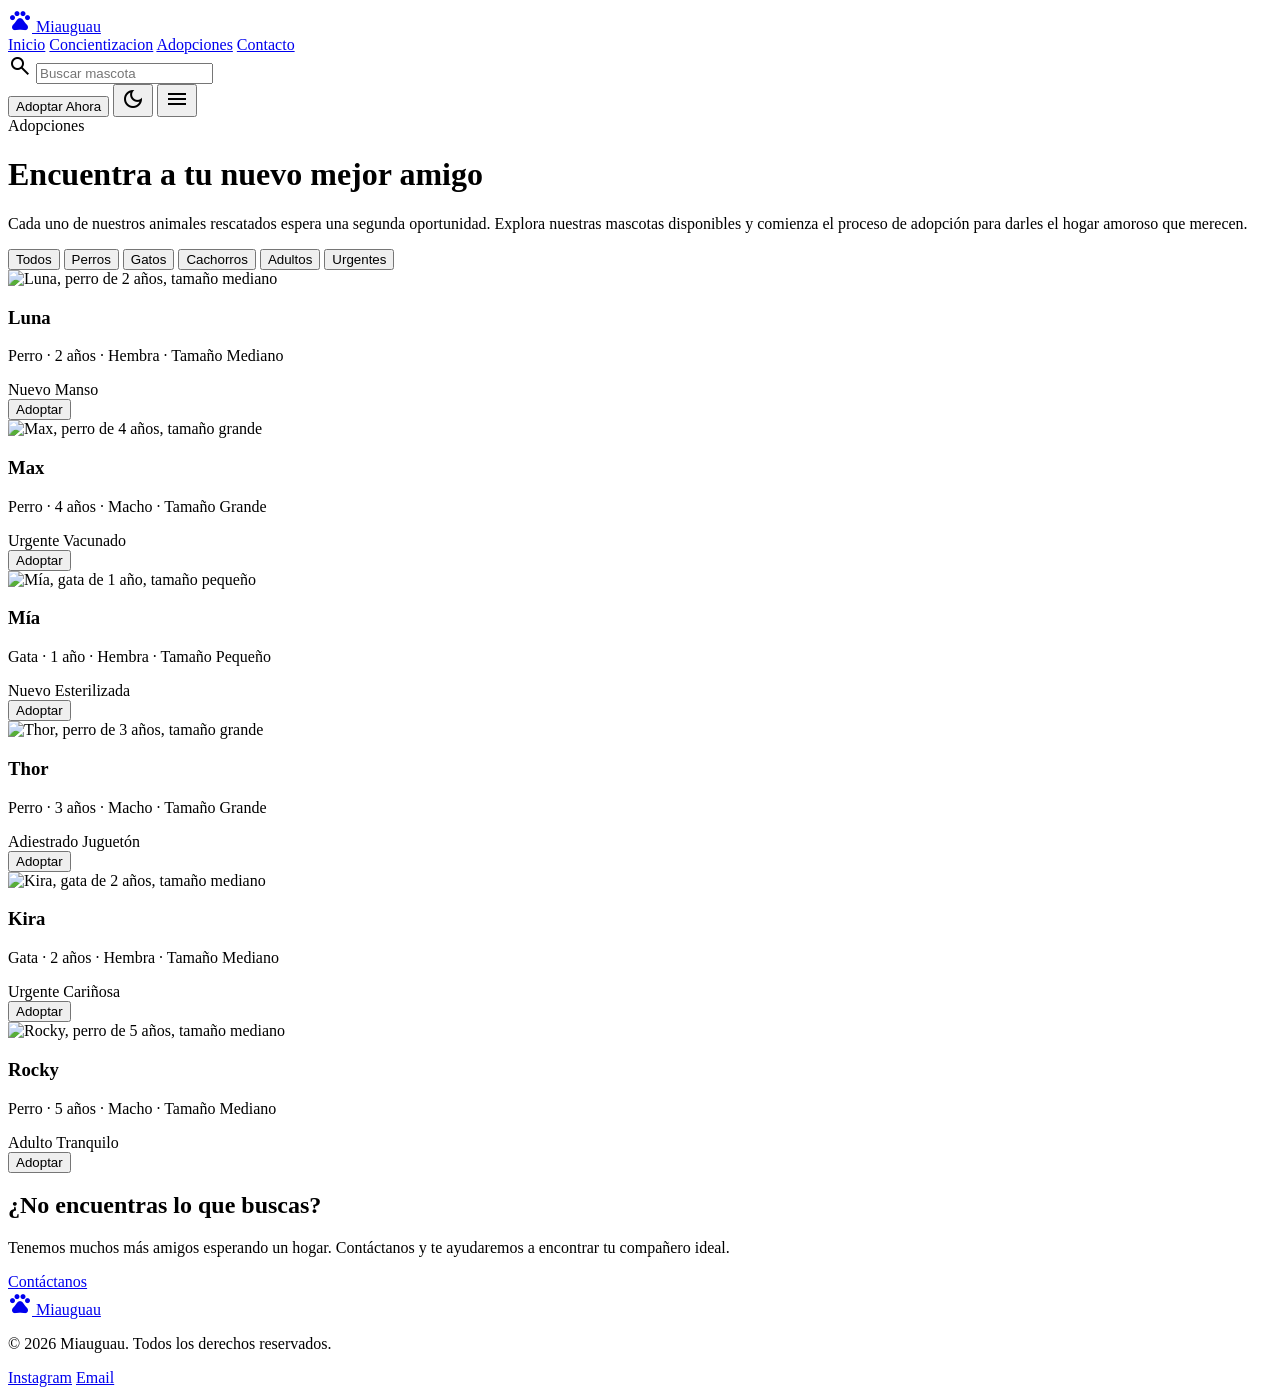
==== adoptar.html @ fd5d9a31 "Add files via upload" ====
<!DOCTYPE html>
<html class="light" lang="es">
<head>
  <meta charset="utf-8" />
  <meta name="viewport" content="width=device-width, initial-scale=1.0" />
  <title>Adopciones | Miauguau Pet Rescue</title>
  <link rel="preconnect" href="https://fonts.googleapis.com">
  <link rel="preconnect" href="https://fonts.gstatic.com" crossorigin>
  <link href="https://fonts.googleapis.com/css2?family=Plus+Jakarta+Sans:wght@600;700&family=Work+Sans:wght@400;600&display=swap" rel="stylesheet">
  <link href="https://fonts.googleapis.com/css2?family=Material+Symbols+Outlined:wght,FILL@100..700,0..1&display=swap" rel="stylesheet">
  <link rel="stylesheet" href="estilos/estilo.css">
  <link rel="stylesheet" href="estilos/estilo_adoptar.css">
  <link rel="stylesheet" href="estilos/estilo_chatbot.css">
</head>
<body>

  <!-- TopNavBar - Same as index.html -->
  <header class="top-navbar">
    <div class="navbar-inner">
      <a class="logo" href="index.html">
        <span class="material-symbols-outlined" style="font-variation-settings: 'FILL' 1;">pets</span>
        Miauguau
      </a>

      <nav class="desktop-nav">
        <a class="nav-link" href="index.html">Inicio</a>
        <a class="nav-link" href="concientizar.html">Concientizacion</a>
        <a class="nav-link nav-link--active" href="adoptar.html">Adopciones</a>
        <a class="nav-link" href="contacto.html">Contacto</a>
      </nav>

      <div class="search-bar">
        <span class="material-symbols-outlined search-icon">search</span>
        <input type="text" placeholder="Buscar mascota" class="search-input">
      </div>

      <button class="btn-adopt-nav">
        Adoptar Ahora
      </button>

      <button class="dark-mode-toggle" aria-label="Cambiar modo oscuro">
        <span class="material-symbols-outlined">dark_mode</span>
      </button>

      <button class="mobile-menu-btn">
        <span class="material-symbols-outlined">menu</span>
      </button>
    </div>
  </header>

  <!-- Main Content - Adoptions Page -->
  <main class="main-content">
    <div class="page-container">

      <!-- Section Header -->
      <div class="section-header reveal">
        <span class="badge">Adopciones</span>
        <h1 class="section-title">Encuentra a tu nuevo mejor amigo</h1>
        <p class="section-description">Cada uno de nuestros animales rescatados espera una segunda oportunidad. Explora nuestras mascotas disponibles y comienza el proceso de adopción para darles el hogar amoroso que merecen.</p>
      </div>

      <!-- Filter Bar -->
      <div class="filter-bar reveal reveal--delay-1">
        <button class="filter-chip filter-chip--active">Todos</button>
        <button class="filter-chip">Perros</button>
        <button class="filter-chip">Gatos</button>
        <button class="filter-chip">Cachorros</button>
        <button class="filter-chip">Adultos</button>
        <button class="filter-chip">Urgentes</button>
      </div>

      <!-- Pet Cards Grid -->
      <div class="info-grid">

        <!-- Pet Card 1: Luna -->
        <div class="pet-card reveal">
          <img
            alt="Luna, perro de 2 años, tamaño mediano"
            class="pet-card__image"
            src="https://lh3.googleusercontent.com/aida-public/AB6AXuBhgKRcJ1xU7n9vhDFVDnVvXhKp_FHB1bJ1XLJIKoK7GMNXvDY9hGZ-Pi7v4S6qxBN5HOZ_3IrP2U2fnuE_Qfmf0_D6Dh0DcAw6z_NjOqzx9K8lmTD1AiO5GggwwFM4E8KXRV_Yhqjz_o-LVmEMPGsx9w5KBNxz5rIvFcFMCqXBBPoc1Ab"
          >
          <div class="pet-card__body">
            <h3 class="pet-card__name">Luna</h3>
            <p class="pet-card__info">Perro &middot; 2 años &middot; Hembra &middot; Tamaño Mediano</p>
            <div class="pet-card__tags">
              <span class="pet-card__tag pet-card__tag--new">Nuevo</span>
              <span class="pet-card__tag">Manso</span>
            </div>
            <button class="pet-card__adopt-btn">Adoptar</button>
          </div>
        </div>

        <!-- Pet Card 2: Max -->
        <div class="pet-card reveal reveal--delay-1">
          <img
            alt="Max, perro de 4 años, tamaño grande"
            class="pet-card__image"
            src="https://lh3.googleusercontent.com/aida-public/AB6AXuB7FZ5cq_3gGy4OQ1H0I1Lh4oBbkpFG1zZg9qfDCm3kZLA1b0JzMNMmRxgVbT1S5gTgZ5q_0wZGOFUHsK4IF3BXxC7qwJJ0E7Px3K2U1h2AJnFcAyP9FNqNgKHxRp9nH8Ix0zFGwMF2LMWOHVIaiHdYyQQrKHCbsq_3"
          >
          <div class="pet-card__body">
            <h3 class="pet-card__name">Max</h3>
            <p class="pet-card__info">Perro &middot; 4 años &middot; Macho &middot; Tamaño Grande</p>
            <div class="pet-card__tags">
              <span class="pet-card__tag pet-card__tag--urgent">Urgente</span>
              <span class="pet-card__tag">Vacunado</span>
            </div>
            <button class="pet-card__adopt-btn">Adoptar</button>
          </div>
        </div>

        <!-- Pet Card 3: Mía -->
        <div class="pet-card reveal reveal--delay-2">
          <img
            alt="Mía, gata de 1 año, tamaño pequeño"
            class="pet-card__image"
            src="https://lh3.googleusercontent.com/aida-public/AB6AXuC0FxGVDi_VqZ6VZQBB5lGO3PnXRq1hIu4jNdER2x2O0MNlU3p1u_vB6uJCNyTJjWsrHOGmTzxQkNYrY2uyY_jgHNAvJXOtIYtO8QOMR6TRVyNMn0gMq2UoLBqWmnOmOyODQbB1zAi_FKIjsYIlV7XqZ8FBSpS8q7G"
          >
          <div class="pet-card__body">
            <h3 class="pet-card__name">Mía</h3>
            <p class="pet-card__info">Gata &middot; 1 año &middot; Hembra &middot; Tamaño Pequeño</p>
            <div class="pet-card__tags">
              <span class="pet-card__tag pet-card__tag--new">Nuevo</span>
              <span class="pet-card__tag">Esterilizada</span>
            </div>
            <button class="pet-card__adopt-btn">Adoptar</button>
          </div>
        </div>

        <!-- Pet Card 4: Thor -->
        <div class="pet-card reveal">
          <img
            alt="Thor, perro de 3 años, tamaño grande"
            class="pet-card__image"
            src="https://lh3.googleusercontent.com/aida-public/[base64]"
          >
          <div class="pet-card__body">
            <h3 class="pet-card__name">Thor</h3>
            <p class="pet-card__info">Perro &middot; 3 años &middot; Macho &middot; Tamaño Grande</p>
            <div class="pet-card__tags">
              <span class="pet-card__tag">Adiestrado</span>
              <span class="pet-card__tag">Juguetón</span>
            </div>
            <button class="pet-card__adopt-btn">Adoptar</button>
          </div>
        </div>

        <!-- Pet Card 5: Kira -->
        <div class="pet-card reveal reveal--delay-1">
          <img
            alt="Kira, gata de 2 años, tamaño mediano"
            class="pet-card__image"
            src="https://lh3.googleusercontent.com/aida-public/[base64]"
          >
          <div class="pet-card__body">
            <h3 class="pet-card__name">Kira</h3>
            <p class="pet-card__info">Gata &middot; 2 años &middot; Hembra &middot; Tamaño Mediano</p>
            <div class="pet-card__tags">
              <span class="pet-card__tag pet-card__tag--urgent">Urgente</span>
              <span class="pet-card__tag">Cariñosa</span>
            </div>
            <button class="pet-card__adopt-btn">Adoptar</button>
          </div>
        </div>

        <!-- Pet Card 6: Rocky -->
        <div class="pet-card reveal reveal--delay-2">
          <img
            alt="Rocky, perro de 5 años, tamaño mediano"
            class="pet-card__image"
            src="https://lh3.googleusercontent.com/aida-public/[base64]"
          >
          <div class="pet-card__body">
            <h3 class="pet-card__name">Rocky</h3>
            <p class="pet-card__info">Perro &middot; 5 años &middot; Macho &middot; Tamaño Mediano</p>
            <div class="pet-card__tags">
              <span class="pet-card__tag">Adulto</span>
              <span class="pet-card__tag">Tranquilo</span>
            </div>
            <button class="pet-card__adopt-btn">Adoptar</button>
          </div>
        </div>

      </div>

      <!-- CTA Banner -->
      <div class="cta-banner reveal">
        <h2 class="cta-banner__title">¿No encuentras lo que buscas?</h2>
        <p class="cta-banner__text">Tenemos muchos más amigos esperando un hogar. Contáctanos y te ayudaremos a encontrar tu compañero ideal.</p>
        <a class="cta-banner__btn" href="contacto.html">Contáctanos</a>
      </div>

    </div>
  </main>

  <!-- Footer - Same as index.html -->
  <footer class="site-footer">
    <div class="footer-brand">
      <a class="footer-logo" href="index.html">
        <span class="material-symbols-outlined" style="font-variation-settings: 'FILL' 1;">pets</span>
        Miauguau
      </a>
      <p class="footer-copyright">&copy; 2026 Miauguau. Todos los derechos reservados.</p>
    </div>
    <nav class="footer-nav">
      <a class="footer-link" href="https://instagram.com" target="_blank">Instagram</a>
      <a class="footer-link" href="mailto:Miauguau@gmail.com">Email</a>
    </nav>
  </footer>

  <script src="JS/main.js"></script>
  <script src="JS/chatbot.js"></script>
</body>
</html>
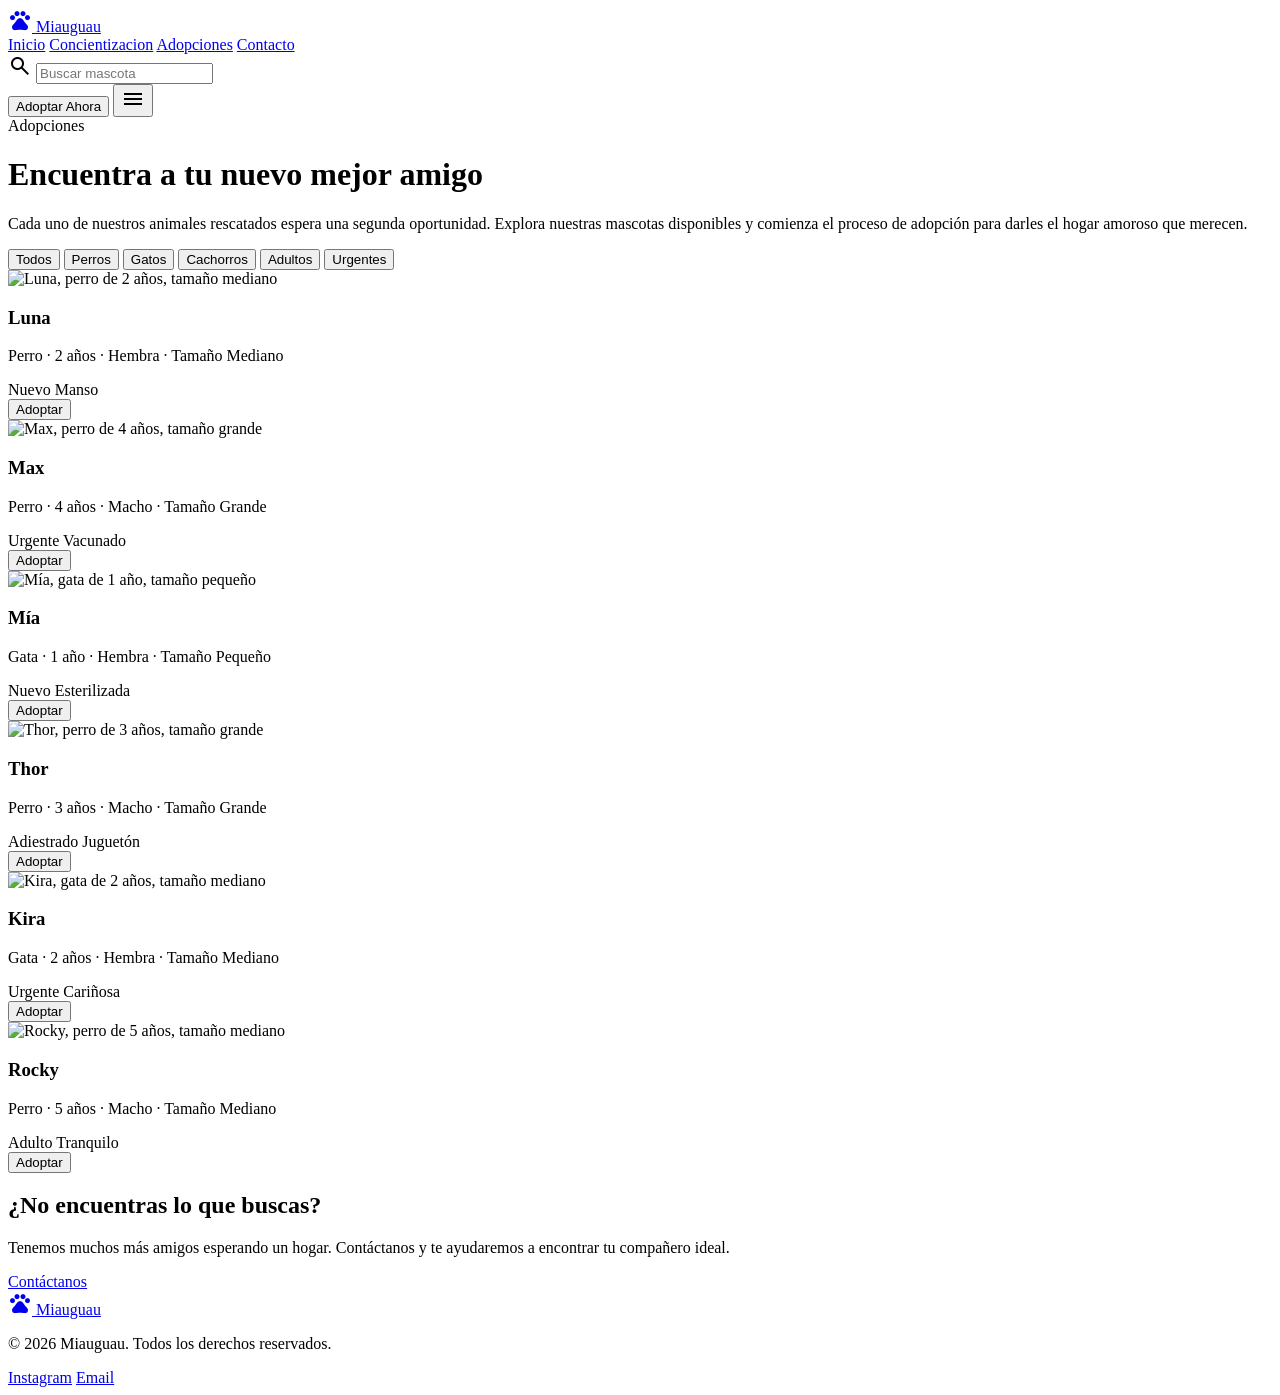
==== commit 5911d13e: "Add files via upload" ====
--- a/adoptar.html
+++ b/adoptar.html
@@ -38,10 +38,6 @@
         Adoptar Ahora
       </button>
 
-      <button class="dark-mode-toggle" aria-label="Cambiar modo oscuro">
-        <span class="material-symbols-outlined">dark_mode</span>
-      </button>
-
       <button class="mobile-menu-btn">
         <span class="material-symbols-outlined">menu</span>
       </button>
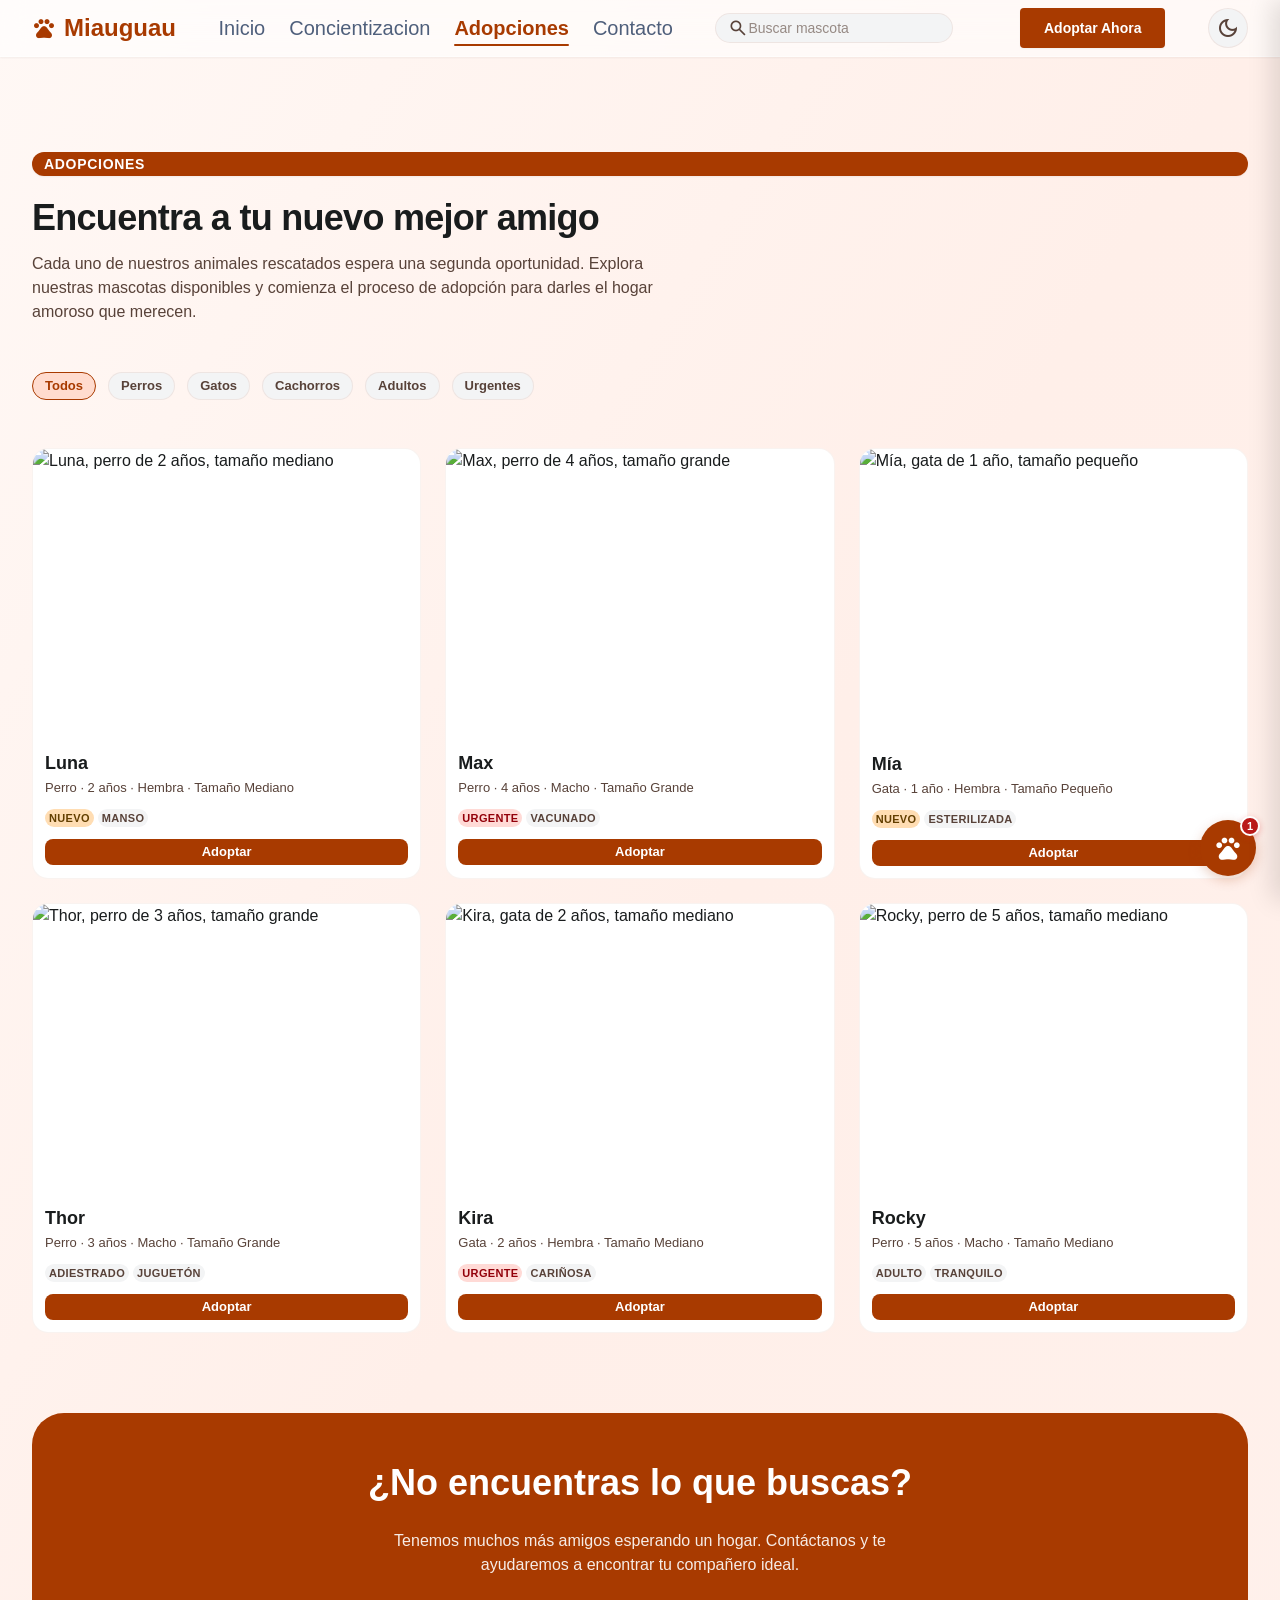
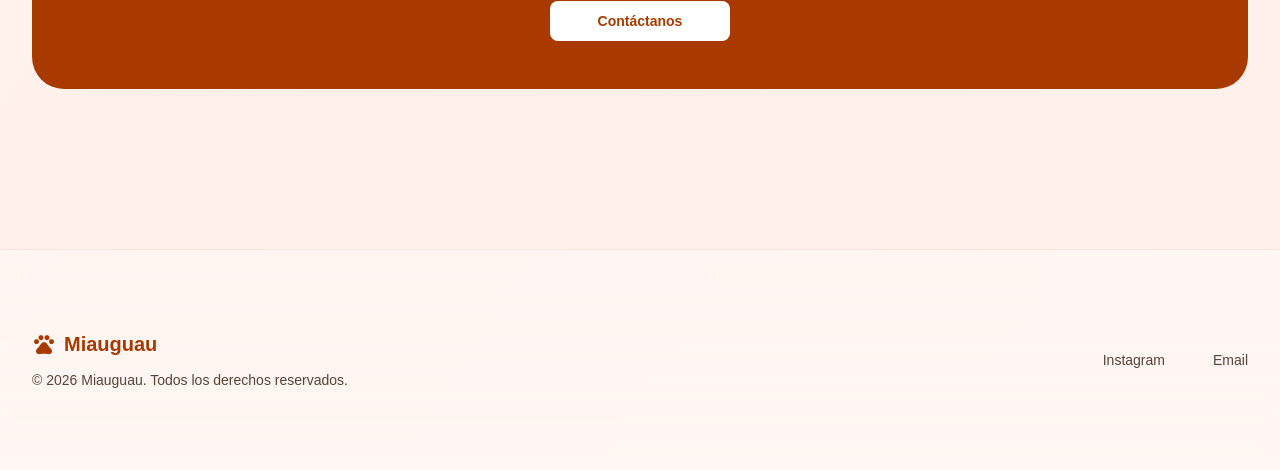
==== commit f3258dfb: "Update adoptar.html" ====
--- a/adoptar.html
+++ b/adoptar.html
@@ -3,7 +3,7 @@
 <head>
   <meta charset="utf-8" />
   <meta name="viewport" content="width=device-width, initial-scale=1.0" />
-  <title>Adopciones | Miauguau Pet Rescue</title>
+  <title>Miauguau</title>
   <link rel="preconnect" href="https://fonts.googleapis.com">
   <link rel="preconnect" href="https://fonts.gstatic.com" crossorigin>
   <link href="https://fonts.googleapis.com/css2?family=Plus+Jakarta+Sans:wght@600;700&family=Work+Sans:wght@400;600&display=swap" rel="stylesheet">
--- a/estilos/estilo.css
+++ b/estilos/estilo.css
@@ -0,0 +1,1960 @@
+/* ========================================
+   Miauguau - Clean CSS Stylesheet
+   ======================================== */
+
+/* --- CSS Custom Properties (Design Tokens) --- */
+:root {
+  /* Colors */
+  --color-outline: #8c7168;
+  --color-surface-variant: #e1e3e4;
+  --color-surface-container-lowest: #ffffff;
+  --color-surface-container-low: #f3f4f5;
+  --color-error-container: #ffdad6;
+  --color-tertiary-fixed-dim: #ffb951;
+  --color-surface-container: #edeeef;
+  --color-on-surface-variant: #584239;
+  --color-primary-fixed: #ffdbce;
+  --color-on-secondary: #ffffff;
+  --color-inverse-on-surface: #f0f1f2;
+  --color-surface-dim: #d9dadb;
+  --color-on-tertiary-fixed: #291800;
+  --color-surface-container-highest: #e1e3e4;
+  --color-secondary-fixed: #d5e3ff;
+  --color-secondary-container: #ccdefe;
+  --color-on-tertiary-fixed-variant: #633f00;
+  --color-on-error-container: #93000a;
+  --color-error: #ba1a1a;
+  --color-on-surface: #191c1d;
+  --color-on-tertiary: #ffffff;
+  --color-surface-tint: #a83a00;
+  --color-on-secondary-container: #51617d;
+  --color-surface: #f8f9fa;
+  --color-inverse-surface: #2e3132;
+  --color-on-primary-container: #561a00;
+  --color-on-primary-fixed-variant: #802a00;
+  --color-outline-variant: #e0c0b5;
+  --color-tertiary: #825500;
+  --color-background: #f8f9fa;
+  --color-secondary: #4f5f7b;
+  --color-inverse-primary: #ffb59a;
+  --color-on-secondary-fixed-variant: #374762;
+  --color-on-primary: #ffffff;
+  --color-tertiary-container: #c7881f;
+  --color-on-background: #191c1d;
+  --color-primary-fixed-dim: #ffb59a;
+  --color-primary-container: #f26d35;
+  --color-tertiary-fixed: #ffddb3;
+  --color-primary: #a83a00;
+  --color-on-primary-fixed: #370d00;
+  --color-surface-bright: #f8f9fa;
+  --color-secondary-fixed-dim: #b6c7e7;
+  --color-on-tertiary-container: #412800;
+  --color-surface-container-high: #e7e8e9;
+  --color-on-secondary-fixed: #091c34;
+  --color-on-error: #ffffff;
+
+  /* Spacing */
+  --spacing-xs: 4px;
+  --spacing-sm: 12px;
+  --spacing-base: 8px;
+  --spacing-md: 24px;
+  --spacing-gutter: 24px;
+  --spacing-lg: 48px;
+  --spacing-xl: 80px;
+  --spacing-margin: 32px;
+
+  /* Border Radius */
+  --radius-default: 0.25rem;
+  --radius-lg: 0.5rem;
+  --radius-xl: 0.75rem;
+  --radius-full: 9999px;
+
+  /* Font Families */
+  --font-headline: 'Plus Jakarta Sans', sans-serif;
+  --font-body: 'Work Sans', sans-serif;
+}
+
+/* --- Reset & Base --- */
+*,
+*::before,
+*::after {
+  box-sizing: border-box;
+  margin: 0;
+  padding: 0;
+}
+
+body {
+  background: linear-gradient(to bottom right, #fff8f5, #ffefe9, rgba(255, 219, 206, 0.4));
+  color: var(--color-on-surface);
+  font-family: var(--font-body);
+  font-size: 16px;
+  line-height: 24px;
+  font-weight: 400;
+  min-height: 100vh;
+  display: flex;
+  flex-direction: column;
+  position: relative;
+  overflow-x: hidden;
+}
+
+a {
+  text-decoration: none;
+  color: inherit;
+}
+
+button {
+  cursor: pointer;
+  border: none;
+  background: none;
+  font-family: inherit;
+}
+
+img {
+  display: block;
+  max-width: 100%;
+}
+
+/* --- Material Symbols Outlined --- */
+.material-symbols-outlined {
+  font-variation-settings: 'FILL' 0, 'wght' 400, 'GRAD' 0, 'opsz' 24;
+}
+
+/* ========================================
+   TopNavBar Component
+   ======================================== */
+.top-navbar {
+  background: rgba(255, 255, 255, 0.6);
+  backdrop-filter: blur(12px);
+  -webkit-backdrop-filter: blur(12px);
+  box-shadow: 0 1px 2px 0 rgba(0, 0, 0, 0.05);
+  position: fixed;
+  top: 0;
+  left: 0;
+  width: 100%;
+  z-index: 50;
+  border-bottom: 1px solid rgba(255, 255, 255, 0.5);
+}
+
+.navbar-inner {
+  display: flex;
+  justify-content: space-between;
+  align-items: center;
+  padding: var(--spacing-base) var(--spacing-margin);
+  max-width: 1536px;
+  margin: 0 auto;
+}
+
+/* Logo */
+.logo {
+  font-family: var(--font-headline);
+  font-size: 24px;
+  line-height: 32px;
+  font-weight: 700;
+  color: var(--color-primary);
+  display: flex;
+  align-items: center;
+  gap: 8px;
+  transition: opacity 0.2s;
+}
+
+.logo:hover {
+  opacity: 0.8;
+}
+
+/* Desktop Navigation */
+.desktop-nav {
+  display: none;
+  align-items: center;
+  gap: var(--spacing-md);
+}
+
+.nav-link {
+  color: var(--color-secondary);
+  font-family: var(--font-headline);
+  font-size: 20px;
+  line-height: 28px;
+  font-weight: 500;
+  transition: color 0.2s;
+}
+
+.nav-link:hover {
+  color: var(--color-primary-container);
+}
+
+/* Search Bar */
+.search-bar {
+  display: none;
+  align-items: center;
+  background: var(--color-surface-container-low);
+  border-radius: var(--radius-full);
+  padding: var(--spacing-xs) var(--spacing-sm);
+  border: 1px solid rgba(224, 192, 181, 0.3);
+  margin-right: var(--spacing-md);
+}
+
+.search-icon {
+  color: var(--color-on-surface-variant);
+  font-size: 20px;
+}
+
+.search-input {
+  background: transparent;
+  border: none;
+  outline: none;
+  font-family: var(--font-body);
+  font-size: 14px;
+  line-height: 20px;
+  color: var(--color-on-surface);
+  width: 128px;
+}
+
+.search-input::placeholder {
+  color: rgba(88, 66, 57, 0.6);
+}
+
+/* Adopt Now Nav Button */
+.btn-adopt-nav {
+  display: none;
+  align-items: center;
+  justify-content: center;
+  background: var(--color-primary);
+  color: var(--color-on-primary);
+  font-family: var(--font-body);
+  font-size: 14px;
+  line-height: 16px;
+  font-weight: 600;
+  padding: var(--spacing-sm) var(--spacing-md);
+  border-radius: var(--radius-default);
+  box-shadow: 0 1px 2px 0 rgba(0, 0, 0, 0.05);
+  transition: all 0.2s;
+}
+
+.btn-adopt-nav:hover {
+  background: var(--color-primary-container);
+  transform: scale(1.05);
+}
+
+.btn-adopt-nav:active {
+  transform: scale(0.95);
+}
+
+/* Mobile Menu Button */
+.mobile-menu-btn {
+  color: var(--color-on-surface);
+  padding: var(--spacing-sm);
+  display: block;
+}
+
+/* Desktop visibility overrides */
+@media (min-width: 768px) {
+  .desktop-nav {
+    display: flex;
+  }
+
+  .search-bar {
+    display: flex;
+  }
+
+  .btn-adopt-nav {
+    display: inline-flex;
+  }
+
+  .mobile-menu-btn {
+    display: none;
+  }
+}
+
+@media (min-width: 1024px) {
+  .search-input {
+    width: 192px;
+  }
+}
+
+/* ========================================
+   Main Content
+   ======================================== */
+.main-content {
+  flex-grow: 1;
+  padding-top: 128px;
+  padding-bottom: var(--spacing-xl);
+  display: flex;
+  flex-direction: column;
+  padding-left: var(--spacing-margin);
+  padding-right: var(--spacing-margin);
+}
+
+/* ========================================
+   Hero Section
+   ======================================== */
+.hero-section {
+  flex-grow: 1;
+  display: flex;
+  align-items: center;
+  padding: var(--spacing-lg) var(--spacing-xl);
+  max-width: 1536px;
+  margin: 0 auto;
+  width: 100%;
+  position: relative;
+  background: rgba(255, 255, 255, 0.4);
+  backdrop-filter: blur(12px);
+  -webkit-backdrop-filter: blur(12px);
+  border-radius: 2rem;
+  border: 1px solid rgba(255, 255, 255, 0.6);
+  box-shadow: 0 8px 32px rgba(168, 58, 0, 0.05);
+}
+
+/* Decorative Background */
+.hero-bg-decor {
+  position: absolute;
+  top: 0;
+  left: 0;
+  width: 100%;
+  height: 100%;
+  overflow: hidden;
+  z-index: -20;
+  pointer-events: none;
+  border-radius: 2rem;
+}
+
+.decor-circle {
+  position: absolute;
+  border-radius: var(--radius-full);
+  mix-blend-mode: multiply;
+  filter: blur(64px);
+  opacity: 0.4;
+}
+
+.decor-circle--primary {
+  top: -10%;
+  left: -5%;
+  width: 384px;
+  height: 384px;
+  background: var(--color-primary-fixed);
+}
+
+.decor-circle--tertiary {
+  bottom: -10%;
+  right: 10%;
+  width: 320px;
+  height: 320px;
+  background: var(--color-tertiary-fixed);
+}
+
+/* Hero Grid */
+.hero-grid {
+  display: grid;
+  grid-template-columns: 1fr;
+  gap: var(--spacing-xl);
+  align-items: center;
+  width: 100%;
+  position: relative;
+  z-index: 10;
+}
+
+@media (min-width: 1024px) {
+  .hero-grid {
+    grid-template-columns: repeat(12, minmax(0, 1fr));
+  }
+}
+
+/* ========================================
+   Hero Text Content
+   ======================================== */
+.hero-text {
+  display: flex;
+  flex-direction: column;
+  gap: var(--spacing-lg);
+  z-index: 10;
+}
+
+@media (min-width: 1024px) {
+  .hero-text {
+    grid-column: span 5 / span 5;
+  }
+}
+
+.hero-text-intro > * + * {
+  margin-top: var(--spacing-sm);
+}
+
+/* Badge */
+.badge {
+  display: inline-block;
+  background: var(--color-primary);
+  color: var(--color-on-primary);
+  font-family: var(--font-body);
+  font-size: 14px;
+  line-height: 16px;
+  font-weight: 600;
+  padding: var(--spacing-xs) var(--spacing-sm);
+  border-radius: var(--radius-full);
+  text-transform: uppercase;
+  letter-spacing: 0.05em;
+  box-shadow: 0 1px 2px 0 rgba(0, 0, 0, 0.05);
+}
+
+/* Hero Title */
+.hero-title {
+  font-family: var(--font-headline);
+  font-size: 48px;
+  line-height: 56px;
+  letter-spacing: -0.02em;
+  font-weight: 700;
+  color: var(--color-on-surface);
+}
+
+/* Hero Description */
+.hero-description {
+  font-family: var(--font-body);
+  font-size: 18px;
+  line-height: 1.625;
+  font-weight: 400;
+  color: var(--color-on-surface-variant);
+  max-width: 512px;
+}
+
+/* Hero Buttons */
+.hero-buttons {
+  display: flex;
+  flex-direction: column;
+  gap: var(--spacing-md);
+  padding-top: var(--spacing-sm);
+}
+
+@media (min-width: 640px) {
+  .hero-buttons {
+    flex-direction: row;
+  }
+}
+
+.btn-primary {
+  display: inline-flex;
+  align-items: center;
+  justify-content: center;
+  background: var(--color-primary);
+  color: var(--color-on-primary);
+  font-family: var(--font-body);
+  font-size: 14px;
+  line-height: 16px;
+  font-weight: 600;
+  padding: var(--spacing-sm) var(--spacing-lg);
+  border-radius: var(--radius-lg);
+  box-shadow: 0 1px 2px 0 rgba(0, 0, 0, 0.05);
+  transition: transform 0.2s;
+}
+
+.btn-primary:hover {
+  transform: scale(1.05);
+}
+
+.btn-primary:active {
+  transform: scale(0.95);
+}
+
+.btn-outline {
+  display: inline-flex;
+  align-items: center;
+  justify-content: center;
+  border: 2px solid var(--color-primary);
+  color: var(--color-primary);
+  font-family: var(--font-body);
+  font-size: 14px;
+  line-height: 16px;
+  font-weight: 600;
+  padding: var(--spacing-sm) var(--spacing-lg);
+  border-radius: var(--radius-lg);
+  transition: all 0.2s;
+}
+
+.btn-outline:hover {
+  background: var(--color-primary-fixed);
+  transform: scale(1.05);
+}
+
+.btn-outline:active {
+  transform: scale(0.95);
+}
+
+/* ========================================
+   Hero Social Proof
+   ======================================== */
+.hero-social-proof {
+  display: flex;
+  align-items: center;
+  gap: var(--spacing-sm);
+  margin-top: var(--spacing-md);
+  padding-top: var(--spacing-md);
+  border-top: 1px solid rgba(224, 192, 181, 0.5);
+}
+
+.avatar-group {
+  display: flex;
+}
+
+.avatar-group .avatar + .avatar {
+  margin-left: -12px;
+}
+
+.avatar {
+  width: 40px;
+  height: 40px;
+  border-radius: var(--radius-full);
+  border: 2px solid #ffffff;
+  display: flex;
+  align-items: center;
+  justify-content: center;
+  overflow: hidden;
+  box-shadow: 0 1px 2px 0 rgba(0, 0, 0, 0.05);
+}
+
+.avatar--secondary {
+  background: var(--color-secondary-container);
+  color: var(--color-on-secondary-container);
+}
+
+.avatar--tertiary {
+  background: var(--color-tertiary-container);
+  color: var(--color-on-tertiary-container);
+}
+
+.avatar--primary {
+  background: var(--color-primary-container);
+  color: var(--color-on-primary-container);
+}
+
+.social-proof-text {
+  font-family: var(--font-body);
+  font-size: 14px;
+  line-height: 20px;
+  font-weight: 400;
+  color: var(--color-on-surface-variant);
+}
+
+.social-proof-number {
+  font-weight: 700;
+  color: var(--color-on-surface);
+}
+
+/* ========================================
+   Hero Image Column
+   ======================================== */
+.hero-image-col {
+  position: relative;
+}
+
+@media (min-width: 1024px) {
+  .hero-image-col {
+    grid-column: span 7 / span 7;
+  }
+}
+
+/* Image background offset */
+.image-bg-offset {
+  position: absolute;
+  top: 0;
+  right: 0;
+  bottom: 0;
+  left: 0;
+  background: var(--color-primary-fixed);
+  border-radius: var(--radius-xl);
+  opacity: 0.6;
+  transform: translate(16px, 16px);
+  z-index: -10;
+  box-shadow: 0 10px 15px -3px rgba(0, 0, 0, 0.1),
+              0 4px 6px -4px rgba(0, 0, 0, 0.1);
+}
+
+/* Image background blur */
+.image-bg-blur {
+  position: absolute;
+  top: -40px;
+  right: -40px;
+  width: 256px;
+  height: 256px;
+  background: var(--color-tertiary-fixed-dim);
+  border-radius: var(--radius-full);
+  mix-blend-mode: multiply;
+  filter: blur(64px);
+  opacity: 0.5;
+  z-index: -10;
+}
+
+/* Image Container */
+.image-container {
+  border-radius: var(--radius-xl);
+  overflow: hidden;
+  box-shadow: 0 15px 30px -10px rgba(26, 43, 68, 0.12);
+  position: relative;
+  background: var(--color-surface-container-lowest);
+  border: 1px solid rgba(224, 192, 181, 0.3);
+}
+
+.hero-image {
+  width: 100%;
+  height: auto;
+  object-fit: cover;
+  aspect-ratio: 4 / 3;
+  transition: transform 0.7s cubic-bezier(0, 0, 0.2, 1);
+}
+
+.image-container:hover .hero-image {
+  transform: scale(1.02);
+}
+
+@media (min-width: 1024px) {
+  .hero-image {
+    aspect-ratio: 1.79;
+  }
+}
+
+/* Floating Badge */
+.floating-badge {
+  position: absolute;
+  bottom: 24px;
+  right: 24px;
+  background: rgba(255, 255, 255, 0.95);
+  backdrop-filter: blur(12px);
+  -webkit-backdrop-filter: blur(12px);
+  padding: var(--spacing-sm);
+  border-radius: var(--radius-lg);
+  box-shadow: 0 4px 6px -1px rgba(0, 0, 0, 0.1),
+              0 2px 4px -2px rgba(0, 0, 0, 0.1);
+  border: 1px solid rgba(224, 192, 181, 0.5);
+  display: flex;
+  align-items: center;
+  gap: var(--spacing-sm);
+  transition: transform 0.2s;
+  cursor: default;
+}
+
+.floating-badge:hover {
+  transform: translateY(-4px);
+}
+
+.floating-badge-icon {
+  width: 40px;
+  height: 40px;
+  border-radius: var(--radius-full);
+  background: var(--color-primary-container);
+  display: flex;
+  align-items: center;
+  justify-content: center;
+  color: var(--color-on-primary-container);
+}
+
+.floating-badge-title {
+  font-family: var(--font-body);
+  font-size: 14px;
+  line-height: 16px;
+  font-weight: 600;
+  color: var(--color-on-surface);
+}
+
+.floating-badge-subtitle {
+  font-family: var(--font-body);
+  font-size: 14px;
+  line-height: 20px;
+  font-weight: 400;
+  color: var(--color-on-surface-variant);
+}
+
+/* ========================================
+   Footer Component
+   ======================================== */
+.site-footer {
+  background: rgba(255, 255, 255, 0.4);
+  backdrop-filter: blur(4px);
+  -webkit-backdrop-filter: blur(4px);
+  border-top: 1px solid rgba(255, 255, 255, 0.5);
+  width: 100%;
+  padding: var(--spacing-xl) var(--spacing-margin);
+  display: flex;
+  flex-direction: column;
+  justify-content: space-between;
+  align-items: center;
+  gap: var(--spacing-md);
+  position: relative;
+  z-index: 10;
+}
+
+@media (min-width: 768px) {
+  .site-footer {
+    flex-direction: row;
+  }
+}
+
+.footer-brand {
+  display: flex;
+  flex-direction: column;
+  align-items: center;
+  gap: var(--spacing-sm);
+}
+
+@media (min-width: 768px) {
+  .footer-brand {
+    align-items: flex-start;
+  }
+}
+
+.footer-logo {
+  font-family: var(--font-headline);
+  font-size: 20px;
+  line-height: 28px;
+  font-weight: 700;
+  color: var(--color-primary);
+  display: flex;
+  align-items: center;
+  gap: 8px;
+}
+
+.footer-copyright {
+  font-family: var(--font-body);
+  font-size: 14px;
+  line-height: 20px;
+  font-weight: 400;
+  color: var(--color-on-surface-variant);
+}
+
+.footer-nav {
+  display: flex;
+  flex-wrap: wrap;
+  justify-content: center;
+  gap: var(--spacing-md);
+}
+
+@media (min-width: 768px) {
+  .footer-nav {
+    gap: var(--spacing-lg);
+  }
+}
+
+.footer-link {
+  font-family: var(--font-body);
+  font-size: 14px;
+  line-height: 20px;
+  font-weight: 500;
+  color: var(--color-on-surface-variant);
+  transition: color 0.2s;
+}
+
+.footer-link:hover {
+  color: var(--color-primary);
+}
+
+/* ========================================
+   Responsive - Hero Title Mobile
+   ======================================== */
+@media (max-width: 1023px) {
+  .hero-title {
+    font-size: 28px;
+    line-height: 36px;
+    font-weight: 700;
+  }
+}
+
+/* ========================================
+   Active Nav Link
+   ======================================== */
+.nav-link--active {
+  color: var(--color-primary);
+  font-weight: 700;
+  position: relative;
+}
+
+.nav-link--active::after {
+  content: '';
+  position: absolute;
+  bottom: -4px;
+  left: 0;
+  right: 0;
+  height: 2px;
+  background: var(--color-primary);
+  border-radius: var(--radius-full);
+}
+
+/* ========================================
+   Navbar Scroll Effect
+   ======================================== */
+.top-navbar--scrolled {
+  background: rgba(255, 255, 255, 0.92);
+  box-shadow: 0 4px 12px rgba(0, 0, 0, 0.08);
+}
+
+/* ========================================
+   Mobile Drawer
+   ======================================== */
+.mobile-overlay {
+  position: fixed;
+  top: 0;
+  left: 0;
+  width: 100%;
+  height: 100%;
+  background: rgba(0, 0, 0, 0.4);
+  z-index: 90;
+  opacity: 0;
+  visibility: hidden;
+  transition: opacity 0.3s ease, visibility 0.3s ease;
+}
+
+.mobile-overlay--visible {
+  opacity: 1;
+  visibility: visible;
+}
+
+.mobile-drawer {
+  position: fixed;
+  top: 0;
+  right: 0;
+  width: 300px;
+  max-width: 85vw;
+  height: 100%;
+  background: var(--color-surface-container-lowest);
+  z-index: 100;
+  transform: translateX(100%);
+  transition: transform 0.35s cubic-bezier(0.4, 0, 0.2, 1);
+  box-shadow: -8px 0 24px rgba(0, 0, 0, 0.12);
+  display: flex;
+  flex-direction: column;
+  padding: var(--spacing-lg) var(--spacing-md);
+}
+
+.mobile-drawer--open {
+  transform: translateX(0);
+}
+
+.mobile-drawer__search {
+  margin-bottom: var(--spacing-md);
+}
+
+.mobile-drawer__search .search-bar {
+  display: flex;
+  width: 100%;
+  margin-right: 0;
+}
+
+.mobile-drawer__search .search-input {
+  flex: 1;
+  width: auto;
+}
+
+.mobile-drawer__nav {
+  display: flex;
+  flex-direction: column;
+  gap: var(--spacing-xs);
+  margin-bottom: var(--spacing-md);
+}
+
+.mobile-drawer__link {
+  font-family: var(--font-headline);
+  font-size: 18px;
+  line-height: 24px;
+  font-weight: 600;
+  color: var(--color-secondary);
+  padding: var(--spacing-sm) var(--spacing-base);
+  border-radius: var(--radius-lg);
+  transition: all 0.2s;
+}
+
+.mobile-drawer__link:hover {
+  background: var(--color-surface-container-low);
+  color: var(--color-primary);
+}
+
+.mobile-drawer__link--active {
+  color: var(--color-primary);
+  background: var(--color-primary-fixed);
+  font-weight: 700;
+}
+
+.mobile-drawer__cta {
+  margin-top: auto;
+  padding-top: var(--spacing-md);
+  border-top: 1px solid rgba(224, 192, 181, 0.3);
+}
+
+.mobile-drawer__btn-adopt {
+  display: block;
+  text-align: center;
+  background: var(--color-primary);
+  color: var(--color-on-primary);
+  font-family: var(--font-body);
+  font-size: 16px;
+  line-height: 24px;
+  font-weight: 600;
+  padding: var(--spacing-sm) var(--spacing-md);
+  border-radius: var(--radius-lg);
+  transition: all 0.2s;
+}
+
+.mobile-drawer__btn-adopt:hover {
+  background: var(--color-primary-container);
+  transform: scale(1.02);
+}
+
+/* ========================================
+   Back to Top Button
+   ======================================== */
+.back-to-top {
+  position: fixed;
+  bottom: 32px;
+  right: 32px;
+  width: 48px;
+  height: 48px;
+  border-radius: var(--radius-full);
+  background: var(--color-primary);
+  color: var(--color-on-primary);
+  display: flex;
+  align-items: center;
+  justify-content: center;
+  box-shadow: 0 4px 12px rgba(168, 58, 0, 0.3);
+  z-index: 40;
+  opacity: 0;
+  visibility: hidden;
+  transform: translateY(16px);
+  transition: all 0.3s ease;
+  border: none;
+  cursor: pointer;
+}
+
+.back-to-top--visible {
+  opacity: 1;
+  visibility: visible;
+  transform: translateY(0);
+}
+
+.back-to-top:hover {
+  background: var(--color-primary-container);
+  transform: translateY(-4px);
+  box-shadow: 0 6px 16px rgba(168, 58, 0, 0.4);
+}
+
+.back-to-top:active {
+  transform: translateY(0);
+}
+
+.back-to-top .material-symbols-outlined {
+  font-size: 24px;
+}
+
+/* ========================================
+   Scroll Reveal Animations
+   ======================================== */
+.reveal {
+  opacity: 0;
+  transform: translateY(24px);
+  transition: opacity 0.6s ease-out, transform 0.6s ease-out;
+}
+
+.reveal--visible {
+  opacity: 1;
+  transform: translateY(0);
+}
+
+.reveal--delay-1 { transition-delay: 0.1s; }
+.reveal--delay-2 { transition-delay: 0.2s; }
+.reveal--delay-3 { transition-delay: 0.3s; }
+.reveal--delay-4 { transition-delay: 0.4s; }
+
+/* ========================================
+   Search Highlight
+   ======================================== */
+.search-highlight {
+  background: rgba(255, 185, 81, 0.3);
+  border-radius: var(--radius-default);
+  transition: background 0.3s ease;
+}
+
+/* ========================================
+   Smooth Scroll
+   ======================================== */
+html {
+  scroll-behavior: smooth;
+}
+
+/* ========================================
+   Enhanced Footer
+   ======================================== */
+.site-footer {
+  background: linear-gradient(
+    to bottom,
+    rgba(255, 255, 255, 0.4),
+    rgba(255, 248, 245, 0.8)
+  );
+  border-top: 1px solid rgba(224, 192, 181, 0.3);
+}
+
+.footer-logo {
+  transition: opacity 0.2s, transform 0.2s;
+}
+
+.footer-logo:hover {
+  opacity: 0.8;
+  transform: translateX(4px);
+}
+
+.footer-link {
+  position: relative;
+  transition: color 0.2s;
+}
+
+.footer-link::after {
+  content: '';
+  position: absolute;
+  bottom: -2px;
+  left: 0;
+  width: 0;
+  height: 1px;
+  background: var(--color-primary);
+  transition: width 0.3s ease;
+}
+
+.footer-link:hover::after {
+  width: 100%;
+}
+
+/* ========================================
+   Section Headers (shared across pages)
+   ======================================== */
+.section-header {
+  display: flex;
+  flex-direction: column;
+  gap: var(--spacing-sm);
+  margin-bottom: var(--spacing-lg);
+}
+
+.section-title {
+  font-family: var(--font-headline);
+  font-size: 36px;
+  line-height: 44px;
+  letter-spacing: -0.02em;
+  font-weight: 700;
+  color: var(--color-on-surface);
+}
+
+@media (max-width: 767px) {
+  .section-title {
+    font-size: 24px;
+    line-height: 32px;
+  }
+}
+
+.section-description {
+  font-family: var(--font-body);
+  font-size: 16px;
+  line-height: 24px;
+  color: var(--color-on-surface-variant);
+  max-width: 640px;
+}
+
+/* ========================================
+   Card Component (shared)
+   ======================================== */
+.card {
+  background: rgba(255, 255, 255, 0.6);
+  backdrop-filter: blur(8px);
+  -webkit-backdrop-filter: blur(8px);
+  border-radius: 1rem;
+  border: 1px solid rgba(224, 192, 181, 0.3);
+  padding: var(--spacing-md);
+  transition: transform 0.2s ease, box-shadow 0.2s ease;
+}
+
+.card:hover {
+  transform: translateY(-4px);
+  box-shadow: 0 12px 24px rgba(168, 58, 0, 0.08);
+}
+
+.card-icon {
+  width: 48px;
+  height: 48px;
+  border-radius: var(--radius-lg);
+  display: flex;
+  align-items: center;
+  justify-content: center;
+  margin-bottom: var(--spacing-sm);
+}
+
+.card-icon--primary {
+  background: var(--color-primary-fixed);
+  color: var(--color-primary);
+}
+
+.card-icon--secondary {
+  background: var(--color-secondary-fixed);
+  color: var(--color-secondary);
+}
+
+.card-icon--tertiary {
+  background: var(--color-tertiary-fixed);
+  color: var(--color-on-tertiary-fixed-variant);
+}
+
+.card-title {
+  font-family: var(--font-headline);
+  font-size: 18px;
+  line-height: 24px;
+  font-weight: 700;
+  color: var(--color-on-surface);
+  margin-bottom: var(--spacing-xs);
+}
+
+.card-text {
+  font-family: var(--font-body);
+  font-size: 14px;
+  line-height: 20px;
+  color: var(--color-on-surface-variant);
+}
+
+/* ========================================
+   Pet Card (for adoption page)
+   ======================================== */
+.pet-card {
+  background: var(--color-surface-container-lowest);
+  border-radius: 1rem;
+  overflow: hidden;
+  border: 1px solid rgba(224, 192, 181, 0.2);
+  transition: transform 0.3s ease, box-shadow 0.3s ease;
+}
+
+.pet-card:hover {
+  transform: translateY(-6px);
+  box-shadow: 0 16px 32px rgba(168, 58, 0, 0.1);
+}
+
+.pet-card__image {
+  width: 100%;
+  aspect-ratio: 4 / 3;
+  object-fit: cover;
+}
+
+.pet-card__body {
+  padding: var(--spacing-sm);
+}
+
+.pet-card__name {
+  font-family: var(--font-headline);
+  font-size: 18px;
+  line-height: 24px;
+  font-weight: 700;
+  color: var(--color-on-surface);
+}
+
+.pet-card__info {
+  font-family: var(--font-body);
+  font-size: 13px;
+  line-height: 18px;
+  color: var(--color-on-surface-variant);
+  margin-top: var(--spacing-xs);
+}
+
+.pet-card__tags {
+  display: flex;
+  flex-wrap: wrap;
+  gap: var(--spacing-xs);
+  margin-top: var(--spacing-sm);
+}
+
+.pet-card__tag {
+  font-family: var(--font-body);
+  font-size: 11px;
+  line-height: 14px;
+  font-weight: 600;
+  padding: 2px var(--spacing-xs);
+  border-radius: var(--radius-full);
+  background: var(--color-surface-container-low);
+  color: var(--color-on-surface-variant);
+  text-transform: uppercase;
+  letter-spacing: 0.03em;
+}
+
+.pet-card__tag--urgent {
+  background: var(--color-error-container);
+  color: var(--color-on-error-container);
+}
+
+.pet-card__tag--new {
+  background: var(--color-tertiary-fixed);
+  color: var(--color-on-tertiary-fixed-variant);
+}
+
+.pet-card__adopt-btn {
+  display: block;
+  width: 100%;
+  margin-top: var(--spacing-sm);
+  padding: var(--spacing-xs) 0;
+  background: var(--color-primary);
+  color: var(--color-on-primary);
+  font-family: var(--font-body);
+  font-size: 13px;
+  line-height: 18px;
+  font-weight: 600;
+  border-radius: var(--radius-lg);
+  text-align: center;
+  transition: background 0.2s;
+  border: none;
+  cursor: pointer;
+}
+
+.pet-card__adopt-btn:hover {
+  background: var(--color-primary-container);
+}
+
+/* ========================================
+   Stats Section
+   ======================================== */
+.stats-grid {
+  display: grid;
+  grid-template-columns: repeat(2, 1fr);
+  gap: var(--spacing-md);
+  max-width: 1536px;
+  margin: 0 auto;
+  padding: var(--spacing-lg) 0;
+}
+
+@media (min-width: 768px) {
+  .stats-grid {
+    grid-template-columns: repeat(4, 1fr);
+  }
+}
+
+.stat-card {
+  text-align: center;
+  padding: var(--spacing-md);
+  background: rgba(255, 255, 255, 0.6);
+  backdrop-filter: blur(8px);
+  border-radius: 1rem;
+  border: 1px solid rgba(224, 192, 181, 0.2);
+}
+
+.stat-number {
+  font-family: var(--font-headline);
+  font-size: 36px;
+  line-height: 40px;
+  font-weight: 700;
+  color: var(--color-primary);
+}
+
+.stat-label {
+  font-family: var(--font-body);
+  font-size: 14px;
+  line-height: 20px;
+  color: var(--color-on-surface-variant);
+  margin-top: var(--spacing-xs);
+}
+
+/* ========================================
+   Page Container (shared inner content)
+   ======================================== */
+.page-container {
+  max-width: 1280px;
+  margin: 0 auto;
+  width: 100%;
+}
+
+/* ========================================
+   Info Grid (for awareness page)
+   ======================================== */
+.info-grid {
+  display: grid;
+  grid-template-columns: 1fr;
+  gap: var(--spacing-md);
+}
+
+@media (min-width: 768px) {
+  .info-grid {
+    grid-template-columns: repeat(2, 1fr);
+  }
+}
+
+@media (min-width: 1024px) {
+  .info-grid {
+    grid-template-columns: repeat(3, 1fr);
+  }
+}
+
+/* ========================================
+   CTA Banner (shared)
+   ======================================== */
+.cta-banner {
+  background: var(--color-primary);
+  color: var(--color-on-primary);
+  border-radius: 2rem;
+  padding: var(--spacing-lg) var(--spacing-xl);
+  text-align: center;
+  display: flex;
+  flex-direction: column;
+  align-items: center;
+  gap: var(--spacing-md);
+  margin: var(--spacing-lg) 0;
+}
+
+.cta-banner__title {
+  font-family: var(--font-headline);
+  font-size: 28px;
+  line-height: 36px;
+  font-weight: 700;
+}
+
+@media (min-width: 768px) {
+  .cta-banner__title {
+    font-size: 36px;
+    line-height: 44px;
+  }
+}
+
+.cta-banner__text {
+  font-family: var(--font-body);
+  font-size: 16px;
+  line-height: 24px;
+  max-width: 512px;
+  opacity: 0.9;
+}
+
+.cta-banner__btn {
+  display: inline-flex;
+  align-items: center;
+  gap: var(--spacing-xs);
+  background: var(--color-on-primary);
+  color: var(--color-primary);
+  font-family: var(--font-body);
+  font-size: 14px;
+  line-height: 16px;
+  font-weight: 600;
+  padding: var(--spacing-sm) var(--spacing-lg);
+  border-radius: var(--radius-lg);
+  transition: transform 0.2s, box-shadow 0.2s;
+}
+
+.cta-banner__btn:hover {
+  transform: scale(1.05);
+  box-shadow: 0 4px 12px rgba(0, 0, 0, 0.15);
+}
+
+/* ========================================
+   Filter Bar (for adoption page)
+   ======================================== */
+.filter-bar {
+  display: flex;
+  flex-wrap: wrap;
+  gap: var(--spacing-sm);
+  align-items: center;
+  margin-bottom: var(--spacing-md);
+}
+
+.filter-chip {
+  font-family: var(--font-body);
+  font-size: 13px;
+  line-height: 18px;
+  font-weight: 600;
+  padding: var(--spacing-xs) var(--spacing-sm);
+  border-radius: var(--radius-full);
+  background: var(--color-surface-container-low);
+  color: var(--color-on-surface-variant);
+  border: 1px solid rgba(224, 192, 181, 0.3);
+  cursor: pointer;
+  transition: all 0.2s;
+}
+
+.filter-chip:hover,
+.filter-chip--active {
+  background: var(--color-primary-fixed);
+  color: var(--color-primary);
+  border-color: var(--color-primary);
+}
+
+/* ========================================
+   Timeline (for awareness page)
+   ======================================== */
+.timeline {
+  display: flex;
+  flex-direction: column;
+  gap: 0;
+  position: relative;
+  padding-left: var(--spacing-md);
+}
+
+.timeline::before {
+  content: '';
+  position: absolute;
+  left: 7px;
+  top: 0;
+  bottom: 0;
+  width: 2px;
+  background: rgba(224, 192, 181, 0.5);
+}
+
+.timeline-item {
+  position: relative;
+  padding-bottom: var(--spacing-md);
+  padding-left: var(--spacing-md);
+}
+
+.timeline-item::before {
+  content: '';
+  position: absolute;
+  left: -21px;
+  top: 4px;
+  width: 12px;
+  height: 12px;
+  border-radius: var(--radius-full);
+  background: var(--color-primary);
+  border: 2px solid #fff;
+  z-index: 1;
+}
+
+.timeline-item__title {
+  font-family: var(--font-headline);
+  font-size: 16px;
+  line-height: 24px;
+  font-weight: 700;
+  color: var(--color-on-surface);
+}
+
+.timeline-item__text {
+  font-family: var(--font-body);
+  font-size: 14px;
+  line-height: 20px;
+  color: var(--color-on-surface-variant);
+  margin-top: var(--spacing-xs);
+}
+
+/* ========================================
+   Steps / How It Works
+   ======================================== */
+.steps-grid {
+  display: grid;
+  grid-template-columns: 1fr;
+  gap: var(--spacing-md);
+  max-width: 960px;
+  margin: 0 auto;
+}
+
+@media (min-width: 768px) {
+  .steps-grid {
+    grid-template-columns: repeat(3, 1fr);
+  }
+}
+
+.step-card {
+  text-align: center;
+  padding: var(--spacing-md);
+  position: relative;
+}
+
+.step-card__number {
+  font-family: var(--font-headline);
+  font-size: 64px;
+  line-height: 1;
+  font-weight: 700;
+  color: var(--color-primary-fixed);
+  opacity: 0.5;
+  position: absolute;
+  top: 0;
+  left: 50%;
+  transform: translateX(-50%);
+  z-index: 0;
+}
+
+.step-card__icon {
+  position: relative;
+  z-index: 1;
+  margin: 0 auto var(--spacing-sm);
+}
+
+.step-card__title {
+  font-family: var(--font-headline);
+  font-size: 20px;
+  line-height: 28px;
+  font-weight: 700;
+  color: var(--color-on-surface);
+  margin-bottom: var(--spacing-xs);
+  position: relative;
+  z-index: 1;
+}
+
+.step-card__text {
+  font-family: var(--font-body);
+  font-size: 14px;
+  line-height: 20px;
+  color: var(--color-on-surface-variant);
+  position: relative;
+  z-index: 1;
+}
+
+/* ========================================
+   Testimonials Section
+   ======================================== */
+.testimonials-section {
+  padding: var(--spacing-lg) 0;
+}
+
+.testimonials-grid {
+  display: grid;
+  grid-template-columns: 1fr;
+  gap: var(--spacing-md);
+  max-width: 960px;
+  margin: 0 auto;
+}
+
+@media (min-width: 768px) {
+  .testimonials-grid {
+    grid-template-columns: repeat(3, 1fr);
+  }
+}
+
+.testimonial-card {
+  background: rgba(255, 255, 255, 0.7);
+  backdrop-filter: blur(8px);
+  -webkit-backdrop-filter: blur(8px);
+  border-radius: 1rem;
+  border: 1px solid rgba(224, 192, 181, 0.3);
+  padding: var(--spacing-md);
+  display: flex;
+  flex-direction: column;
+  gap: var(--spacing-sm);
+  transition: transform 0.2s ease, box-shadow 0.2s ease;
+}
+
+.testimonial-card:hover {
+  transform: translateY(-4px);
+  box-shadow: 0 12px 24px rgba(168, 58, 0, 0.08);
+}
+
+.testimonial-card__stars {
+  display: flex;
+  gap: 2px;
+}
+
+.testimonial-card__text {
+  font-family: var(--font-body);
+  font-size: 14px;
+  line-height: 22px;
+  color: var(--color-on-surface-variant);
+  font-style: italic;
+  flex-grow: 1;
+}
+
+.testimonial-card__author {
+  display: flex;
+  align-items: center;
+  gap: var(--spacing-sm);
+  padding-top: var(--spacing-sm);
+  border-top: 1px solid rgba(224, 192, 181, 0.3);
+}
+
+.testimonial-card__avatar {
+  width: 40px;
+  height: 40px;
+  border-radius: var(--radius-full);
+  display: flex;
+  align-items: center;
+  justify-content: center;
+  flex-shrink: 0;
+}
+
+.testimonial-card__avatar--1 {
+  background: var(--color-primary-fixed);
+  color: var(--color-primary);
+}
+
+.testimonial-card__avatar--2 {
+  background: var(--color-secondary-fixed);
+  color: var(--color-secondary);
+}
+
+.testimonial-card__avatar--3 {
+  background: var(--color-tertiary-fixed);
+  color: var(--color-on-tertiary-fixed-variant);
+}
+
+.testimonial-card__name {
+  font-family: var(--font-headline);
+  font-size: 14px;
+  line-height: 18px;
+  font-weight: 700;
+  color: var(--color-on-surface);
+}
+
+.testimonial-card__role {
+  font-family: var(--font-body);
+  font-size: 12px;
+  line-height: 16px;
+  color: var(--color-on-surface-variant);
+}
+
+/* ========================================
+   Stats Section Spacing
+   ======================================== */
+.stats-section {
+  padding: var(--spacing-lg) 0;
+}
+
+/* ========================================
+   How It Works Spacing
+   ======================================== */
+.how-it-works {
+  padding: var(--spacing-lg) 0;
+}
+
+/* ========================================
+   Dark Mode
+   ======================================== */
+html.dark {
+  --color-background: #191c1d;
+  --color-surface: #1e2122;
+  --color-surface-dim: #111415;
+  --color-surface-bright: #2e3132;
+  --color-surface-container-lowest: #0e1112;
+  --color-surface-container-low: #1a1d1e;
+  --color-surface-container: #1e2122;
+  --color-surface-container-high: #282b2c;
+  --color-surface-container-highest: #333637;
+  --color-on-surface: #e0c0b5;
+  --color-on-surface-variant: #e0c0b5;
+  --color-primary: #ffb59a;
+  --color-on-primary: #561a00;
+  --color-primary-container: #802a00;
+  --color-on-primary-container: #ffdbce;
+  --color-primary-fixed: #562100;
+  --color-primary-fixed-dim: #3d1700;
+  --color-secondary: #b6c7e7;
+  --color-on-secondary: #1f2f49;
+  --color-secondary-container: #374762;
+  --color-on-secondary-container: #d5e3ff;
+  --color-secondary-fixed: #1a2940;
+  --color-secondary-fixed-dim: #0f1d32;
+  --color-tertiary: #ffb951;
+  --color-on-tertiary: #432900;
+  --color-tertiary-container: #633f00;
+  --color-on-tertiary-container: #ffddb3;
+  --color-tertiary-fixed: #3a2200;
+  --color-tertiary-fixed-dim: #2a1800;
+  --color-error: #ffb4ab;
+  --color-on-error: #690005;
+  --color-error-container: #93000a;
+  --color-on-error-container: #ffdad6;
+  --color-outline: #a08c85;
+  --color-outline-variant: #53433c;
+  --color-inverse-surface: #e0c0b5;
+  --color-inverse-on-surface: #2e3132;
+  --color-inverse-primary: #a83a00;
+}
+
+html.dark body {
+  background: linear-gradient(to bottom right, #1a1210, #211814, rgba(56, 24, 10, 0.4));
+}
+
+html.dark .top-navbar {
+  background: rgba(30, 33, 34, 0.8);
+  border-bottom: 1px solid rgba(83, 67, 60, 0.5);
+}
+
+html.dark .top-navbar--scrolled {
+  background: rgba(30, 33, 34, 0.95);
+}
+
+html.dark .hero-section {
+  background: rgba(30, 33, 34, 0.5);
+  border: 1px solid rgba(83, 67, 60, 0.4);
+}
+
+html.dark .site-footer {
+  background: linear-gradient(to bottom, rgba(30, 33, 34, 0.5), rgba(26, 18, 16, 0.8));
+  border-top: 1px solid rgba(83, 67, 60, 0.4);
+}
+
+html.dark .card {
+  background: rgba(30, 33, 34, 0.7);
+  border-color: rgba(83, 67, 60, 0.4);
+}
+
+html.dark .stat-card {
+  background: rgba(30, 33, 34, 0.7);
+  border-color: rgba(83, 67, 60, 0.4);
+}
+
+html.dark .testimonial-card {
+  background: rgba(30, 33, 34, 0.7);
+  border-color: rgba(83, 67, 60, 0.4);
+}
+
+html.dark .mobile-drawer {
+  background: var(--color-surface-container-lowest);
+}
+
+html.dark .search-bar {
+  background: var(--color-surface-container-low);
+  border-color: rgba(83, 67, 60, 0.4);
+}
+
+html.dark .search-input {
+  color: var(--color-on-surface);
+}
+
+html.dark .search-input::placeholder {
+  color: rgba(224, 192, 181, 0.4);
+}
+
+html.dark .back-to-top {
+  background: var(--color-primary);
+  color: var(--color-on-primary);
+}
+
+html.dark .back-to-top:hover {
+  background: var(--color-primary-container);
+  color: var(--color-on-primary-container);
+}
+
+/* Dark mode toggle button */
+.dark-mode-toggle {
+  display: flex;
+  align-items: center;
+  justify-content: center;
+  width: 40px;
+  height: 40px;
+  border-radius: var(--radius-full);
+  background: var(--color-surface-container-low);
+  border: 1px solid rgba(224, 192, 181, 0.3);
+  cursor: pointer;
+  transition: all 0.2s;
+  color: var(--color-on-surface-variant);
+}
+
+@media (max-width: 767px) {
+  .dark-mode-toggle {
+    display: none;
+  }
+}
+
+.dark-mode-toggle:hover {
+  background: var(--color-primary-fixed);
+  color: var(--color-primary);
+  transform: rotate(15deg);
+}
+
+html.dark .dark-mode-toggle {
+  background: var(--color-surface-container);
+  border-color: rgba(83, 67, 60, 0.4);
+}
+
+/* ========================================
+   FAQ Accordion
+   ======================================== */
+.faq-section {
+  padding: var(--spacing-lg) 0;
+}
+
+.faq-list {
+  max-width: 800px;
+  margin: 0 auto;
+  display: flex;
+  flex-direction: column;
+  gap: var(--spacing-sm);
+}
+
+.faq-item {
+  background: rgba(255, 255, 255, 0.6);
+  backdrop-filter: blur(8px);
+  -webkit-backdrop-filter: blur(8px);
+  border-radius: var(--radius-lg);
+  border: 1px solid rgba(224, 192, 181, 0.3);
+  overflow: hidden;
+  transition: box-shadow 0.2s;
+}
+
+html.dark .faq-item {
+  background: rgba(30, 33, 34, 0.7);
+  border-color: rgba(83, 67, 60, 0.4);
+}
+
+.faq-item:hover {
+  box-shadow: 0 4px 12px rgba(168, 58, 0, 0.06);
+}
+
+.faq-item__question {
+  font-family: var(--font-headline);
+  font-size: 16px;
+  line-height: 24px;
+  font-weight: 600;
+  color: var(--color-on-surface);
+  padding: var(--spacing-sm) var(--spacing-md);
+  display: flex;
+  align-items: center;
+  justify-content: space-between;
+  cursor: pointer;
+  transition: color 0.2s;
+  width: 100%;
+  background: none;
+  border: none;
+  text-align: left;
+}
+
+.faq-item__question:hover {
+  color: var(--color-primary);
+}
+
+.faq-item__icon {
+  transition: transform 0.3s ease;
+  color: var(--color-primary);
+  flex-shrink: 0;
+  margin-left: var(--spacing-sm);
+}
+
+.faq-item--open .faq-item__icon {
+  transform: rotate(180deg);
+}
+
+.faq-item__answer {
+  max-height: 0;
+  overflow: hidden;
+  transition: max-height 0.35s ease, padding 0.35s ease;
+}
+
+.faq-item--open .faq-item__answer {
+  max-height: 300px;
+}
+
+.faq-item__answer p {
+  font-family: var(--font-body);
+  font-size: 14px;
+  line-height: 22px;
+  color: var(--color-on-surface-variant);
+  padding: 0 var(--spacing-md) var(--spacing-sm);
+}
+
+/* ========================================
+   Pet Detail Modal
+   ======================================== */
+.modal-overlay {
+  position: fixed;
+  top: 0;
+  left: 0;
+  width: 100%;
+  height: 100%;
+  background: rgba(0, 0, 0, 0.5);
+  z-index: 200;
+  display: flex;
+  align-items: center;
+  justify-content: center;
+  opacity: 0;
+  visibility: hidden;
+  transition: opacity 0.3s, visibility 0.3s;
+  padding: var(--spacing-md);
+}
+
+.modal-overlay--visible {
+  opacity: 1;
+  visibility: visible;
+}
+
+.modal-card {
+  background: var(--color-surface-container-lowest);
+  border-radius: 1.5rem;
+  max-width: 560px;
+  width: 100%;
+  max-height: 90vh;
+  overflow-y: auto;
+  box-shadow: 0 24px 48px rgba(0, 0, 0, 0.2);
+  transform: scale(0.9) translateY(20px);
+  transition: transform 0.3s ease;
+}
+
+.modal-overlay--visible .modal-card {
+  transform: scale(1) translateY(0);
+}
+
+.modal-card__image {
+  width: 100%;
+  aspect-ratio: 16/9;
+  object-fit: cover;
+  border-radius: 1.5rem 1.5rem 0 0;
+}
+
+.modal-card__body {
+  padding: var(--spacing-md);
+}
+
+.modal-card__close {
+  position: absolute;
+  top: var(--spacing-sm);
+  right: var(--spacing-sm);
+  width: 36px;
+  height: 36px;
+  border-radius: var(--radius-full);
+  background: rgba(255, 255, 255, 0.9);
+  backdrop-filter: blur(4px);
+  display: flex;
+  align-items: center;
+  justify-content: center;
+  cursor: pointer;
+  border: none;
+  transition: transform 0.2s;
+}
+
+.modal-card__close:hover {
+  transform: scale(1.1);
+}
+
+.modal-card__name {
+  font-family: var(--font-headline);
+  font-size: 24px;
+  line-height: 32px;
+  font-weight: 700;
+  color: var(--color-on-surface);
+}
+
+.modal-card__info {
+  font-family: var(--font-body);
+  font-size: 14px;
+  line-height: 20px;
+  color: var(--color-on-surface-variant);
+  margin-top: var(--spacing-xs);
+}
+
+.modal-card__description {
+  font-family: var(--font-body);
+  font-size: 14px;
+  line-height: 22px;
+  color: var(--color-on-surface-variant);
+  margin-top: var(--spacing-sm);
+}
+
+.modal-card__tags {
+  display: flex;
+  flex-wrap: wrap;
+  gap: var(--spacing-xs);
+  margin-top: var(--spacing-sm);
+}
+
+.modal-card__adopt-btn {
+  display: block;
+  width: 100%;
+  margin-top: var(--spacing-md);
+  padding: var(--spacing-sm) 0;
+  background: var(--color-primary);
+  color: var(--color-on-primary);
+  font-family: var(--font-body);
+  font-size: 16px;
+  line-height: 24px;
+  font-weight: 600;
+  border-radius: var(--radius-lg);
+  text-align: center;
+  transition: background 0.2s;
+  border: none;
+  cursor: pointer;
+}
+
+.modal-card__adopt-btn:hover {
+  background: var(--color-primary-container);
+}
+
+html.dark .modal-card {
+  background: var(--color-surface-container-low);
+}
+
+html.dark .modal-card__close {
+  background: rgba(30, 33, 34, 0.9);
+  color: var(--color-on-surface);
+}
+
+/* Donation section removed */
--- a/estilos/estilo_adoptar.css
+++ b/estilos/estilo_adoptar.css
@@ -0,0 +1,100 @@
+/* ========================================
+   Miauguau Pet Rescue - Adoption Page Styles
+   (Header, Footer & Base styles are in estilo.css)
+   ======================================== */
+
+/* --- Section Header Enhancements --- */
+.section-header .badge {
+  margin-bottom: var(--spacing-xs);
+}
+
+.section-header .section-title {
+  margin-top: var(--spacing-xs);
+}
+
+/* --- Filter Bar Page Spacing --- */
+.filter-bar {
+  margin-top: var(--spacing-md);
+  margin-bottom: var(--spacing-lg);
+}
+
+/* --- Pet Card Grid Spacing --- */
+.info-grid {
+  margin-bottom: var(--spacing-lg);
+}
+
+/* --- Pet Card Image Hover --- */
+.pet-card__image {
+  transition: transform 0.5s cubic-bezier(0, 0, 0.2, 1);
+}
+
+.pet-card:hover .pet-card__image {
+  transform: scale(1.05);
+}
+
+/* --- Pet Card Adopt Button Hover --- */
+.pet-card__adopt-btn:active {
+  transform: scale(0.97);
+}
+
+/* --- CTA Banner Page Alignment --- */
+.cta-banner {
+  margin-top: var(--spacing-xl);
+  margin-bottom: var(--spacing-xl);
+}
+
+/* --- Page Container Top Spacing --- */
+.page-container {
+  padding-top: var(--spacing-md);
+}
+
+/* --- Filter Chip Focus State --- */
+.filter-chip:focus-visible {
+  outline: 2px solid var(--color-primary);
+  outline-offset: 2px;
+}
+
+/* --- Responsive: Section Header Center on Mobile --- */
+@media (max-width: 767px) {
+  .section-header {
+    text-align: center;
+    align-items: center;
+  }
+
+  .section-description {
+    margin-left: auto;
+    margin-right: auto;
+  }
+
+  .filter-bar {
+    justify-content: center;
+  }
+
+  .cta-banner {
+    padding: var(--spacing-md) var(--spacing-lg);
+  }
+
+  .cta-banner__title {
+    font-size: 24px;
+    line-height: 32px;
+  }
+}
+
+/* --- Dark Mode Overrides --- */
+html.dark .pet-card {
+  background: var(--color-surface-container-low);
+  border-color: rgba(83, 67, 60, 0.4);
+}
+
+html.dark .filter-chip {
+  background: var(--color-surface-container);
+  border-color: rgba(83, 67, 60, 0.4);
+  color: var(--color-on-surface-variant);
+}
+
+html.dark .filter-chip:hover,
+html.dark .filter-chip--active {
+  background: var(--color-primary-fixed);
+  color: var(--color-primary);
+  border-color: var(--color-primary);
+}
--- a/estilos/estilo_chatbot.css
+++ b/estilos/estilo_chatbot.css
@@ -0,0 +1,657 @@
+/* ========================================
+   Miauguau - Chatbot Widget Styles
+   Clean, glassmorphism-inspired design
+   ======================================== */
+
+/* --- Floating Action Button (FAB) --- */
+.chat-fab {
+  position: fixed;
+  bottom: 24px;
+  right: 24px;
+  width: 56px;
+  height: 56px;
+  border-radius: var(--radius-full);
+  background: var(--color-primary);
+  color: var(--color-on-primary);
+  display: flex;
+  align-items: center;
+  justify-content: center;
+  box-shadow: 0 4px 12px rgba(168, 58, 0, 0.25);
+  z-index: 60;
+  border: none;
+  cursor: pointer;
+  transition: all 0.3s cubic-bezier(0.4, 0, 0.2, 1);
+  animation: chat-fab-enter 0.5s ease-out;
+}
+
+.chat-fab:hover {
+  transform: scale(1.1);
+  box-shadow: 0 6px 20px rgba(168, 58, 0, 0.35);
+  background: var(--color-primary-container);
+}
+
+.chat-fab:active {
+  transform: scale(0.95);
+  box-shadow: 0 2px 6px rgba(168, 58, 0, 0.2);
+}
+
+.chat-fab .material-symbols-outlined {
+  font-size: 28px;
+  font-variation-settings: 'FILL' 1, 'wght' 400, 'GRAD' 0, 'opsz' 24;
+}
+
+.chat-fab--hidden {
+  opacity: 0;
+  visibility: hidden;
+  transform: scale(0.5);
+  pointer-events: none;
+}
+
+/* FAB Badge */
+.chat-fab__badge {
+  position: absolute;
+  top: -4px;
+  right: -4px;
+  width: 20px;
+  height: 20px;
+  border-radius: var(--radius-full);
+  background: var(--color-error);
+  color: var(--color-on-error);
+  font-family: var(--font-body);
+  font-size: 11px;
+  font-weight: 700;
+  display: flex;
+  align-items: center;
+  justify-content: center;
+  border: 2px solid #fff;
+  animation: badge-bounce 0.5s ease-out;
+  box-shadow: 0 2px 6px rgba(220, 38, 38, 0.3);
+}
+
+@keyframes chat-fab-enter {
+  from { opacity: 0; transform: scale(0.3) translateY(20px); }
+  to { opacity: 1; transform: scale(1) translateY(0); }
+}
+
+@keyframes badge-bounce {
+  0% { transform: scale(0); }
+  50% { transform: scale(1.3); }
+  100% { transform: scale(1); }
+}
+
+/* --- Chat Panel --- */
+.chat-panel {
+  position: fixed;
+  bottom: 24px;
+  right: 24px;
+  width: 380px;
+  max-width: calc(100vw - 48px);
+  height: 540px;
+  max-height: calc(100vh - 100px);
+  background: rgba(255, 255, 255, 0.92);
+  backdrop-filter: blur(16px);
+  -webkit-backdrop-filter: blur(16px);
+  border-radius: 1.5rem;
+  border: 1px solid rgba(224, 192, 181, 0.4);
+  box-shadow: 0 16px 48px rgba(0, 0, 0, 0.12), 0 4px 12px rgba(0, 0, 0, 0.06);
+  z-index: 70;
+  display: flex;
+  flex-direction: column;
+  overflow: hidden;
+  opacity: 0;
+  visibility: hidden;
+  transform: scale(0.8) translateY(20px);
+  transform-origin: bottom right;
+  transition:
+    opacity 0.35s cubic-bezier(0.4, 0, 0.2, 1),
+    visibility 0.35s cubic-bezier(0.4, 0, 0.2, 1),
+    transform 0.35s cubic-bezier(0.4, 0, 0.2, 1);
+}
+
+.chat-panel--open {
+  opacity: 1;
+  visibility: visible;
+  transform: scale(1) translateY(0);
+}
+
+/* Mobile: Full screen */
+@media (max-width: 480px) {
+  .chat-panel {
+    bottom: 0;
+    right: 0;
+    left: 0;
+    width: 100%;
+    max-width: 100%;
+    height: 100vh;
+    max-height: 100vh;
+    border-radius: 0;
+  }
+}
+
+/* --- Chat Panel Header --- */
+.chat-panel__header {
+  display: flex;
+  align-items: center;
+  justify-content: space-between;
+  padding: var(--spacing-sm) var(--spacing-md);
+  background: var(--color-primary);
+  color: var(--color-on-primary);
+  flex-shrink: 0;
+  box-shadow: 0 2px 8px rgba(168, 58, 0, 0.15);
+  position: relative;
+  z-index: 2;
+}
+
+.chat-panel__header-info {
+  display: flex;
+  align-items: center;
+  gap: var(--spacing-sm);
+}
+
+.chat-panel__avatar {
+  width: 36px;
+  height: 36px;
+  border-radius: var(--radius-full);
+  background: rgba(255, 255, 255, 0.2);
+  display: flex;
+  align-items: center;
+  justify-content: center;
+}
+
+.chat-panel__avatar .material-symbols-outlined {
+  color: var(--color-on-primary);
+}
+
+.chat-panel__title {
+  font-family: var(--font-headline);
+  font-size: 16px;
+  line-height: 20px;
+  font-weight: 700;
+  color: var(--color-on-primary);
+}
+
+.chat-panel__status {
+  font-family: var(--font-body);
+  font-size: 12px;
+  line-height: 16px;
+  color: rgba(255, 255, 255, 0.8);
+  display: flex;
+  align-items: center;
+  gap: 4px;
+}
+
+.chat-panel__status::before {
+  content: '';
+  width: 6px;
+  height: 6px;
+  border-radius: var(--radius-full);
+  background: #4ade80;
+  display: inline-block;
+}
+
+.chat-panel__header-actions {
+  display: flex;
+  gap: 6px;
+}
+
+/* --- Header Buttons --- */
+.chat-panel__btn {
+  width: 34px;
+  height: 34px;
+  border-radius: var(--radius-full);
+  background: rgba(255, 255, 255, 0.15);
+  color: var(--color-on-primary);
+  display: flex;
+  align-items: center;
+  justify-content: center;
+  transition: all 0.2s ease;
+  border: none;
+  cursor: pointer;
+}
+
+.chat-panel__btn .material-symbols-outlined {
+  font-size: 18px;
+}
+
+.chat-panel__btn:hover {
+  background: rgba(255, 255, 255, 0.3);
+  transform: scale(1.08);
+}
+
+.chat-panel__btn:active {
+  transform: scale(0.95);
+  background: rgba(255, 255, 255, 0.4);
+}
+
+/* Close button - subtle red tint */
+.chat-panel__btn--close {
+  background: rgba(220, 38, 38, 0.2);
+}
+
+.chat-panel__btn--close:hover {
+  background: rgba(220, 38, 38, 0.4);
+}
+
+/* Clear chat button */
+.chat-panel__btn--clear {
+  background: rgba(255, 255, 255, 0.1);
+}
+
+.chat-panel__btn--clear:hover {
+  background: rgba(250, 204, 21, 0.35);
+}
+
+/* --- Messages Area --- */
+.chat-panel__messages {
+  flex: 1;
+  overflow-y: auto;
+  padding: var(--spacing-sm);
+  display: flex;
+  flex-direction: column;
+  gap: var(--spacing-sm);
+  background: rgba(248, 249, 250, 0.5);
+  scroll-behavior: smooth;
+}
+
+/* Custom scrollbar for chat messages */
+.chat-panel__messages::-webkit-scrollbar {
+  width: 4px;
+}
+
+.chat-panel__messages::-webkit-scrollbar-track {
+  background: transparent;
+}
+
+.chat-panel__messages::-webkit-scrollbar-thumb {
+  background: rgba(168, 58, 0, 0.2);
+  border-radius: var(--radius-full);
+}
+
+.chat-panel__messages::-webkit-scrollbar-thumb:hover {
+  background: rgba(168, 58, 0, 0.4);
+}
+
+/* --- Chat Messages --- */
+.chat-message {
+  display: flex;
+  gap: var(--spacing-xs);
+  animation: msg-enter 0.3s ease-out;
+}
+
+@keyframes msg-enter {
+  from { opacity: 0; transform: translateY(8px); }
+  to { opacity: 1; transform: translateY(0); }
+}
+
+.chat-message--bot {
+  align-self: flex-start;
+  max-width: 85%;
+}
+
+.chat-message--user {
+  align-self: flex-end;
+  flex-direction: row-reverse;
+  max-width: 85%;
+}
+
+.chat-message__avatar {
+  width: 28px;
+  height: 28px;
+  border-radius: var(--radius-full);
+  background: var(--color-primary-fixed);
+  display: flex;
+  align-items: center;
+  justify-content: center;
+  flex-shrink: 0;
+  margin-top: 4px;
+}
+
+.chat-message__avatar .material-symbols-outlined {
+  font-size: 14px;
+  color: var(--color-primary);
+}
+
+.chat-message__bubble {
+  padding: var(--spacing-sm) var(--spacing-md);
+  border-radius: 1rem;
+  font-family: var(--font-body);
+  font-size: 14px;
+  line-height: 20px;
+  word-wrap: break-word;
+}
+
+.chat-message--bot .chat-message__bubble {
+  background: rgba(255, 255, 255, 0.85);
+  backdrop-filter: blur(4px);
+  color: var(--color-on-surface);
+  border: 1px solid rgba(224, 192, 181, 0.2);
+  border-bottom-left-radius: 4px;
+  box-shadow: 0 1px 4px rgba(0, 0, 0, 0.04);
+}
+
+.chat-message--user .chat-message__bubble {
+  background: var(--color-primary);
+  color: var(--color-on-primary);
+  border-bottom-right-radius: 4px;
+  box-shadow: 0 2px 6px rgba(168, 58, 0, 0.15);
+}
+
+/* --- Typing Indicator --- */
+.chat-message--typing .chat-message__bubble {
+  padding: var(--spacing-sm) var(--spacing-md);
+  min-width: 60px;
+}
+
+.chat-typing-indicator {
+  display: flex;
+  gap: 4px;
+  align-items: center;
+  padding: 4px 0;
+}
+
+.chat-typing-indicator span {
+  width: 8px;
+  height: 8px;
+  border-radius: var(--radius-full);
+  background: var(--color-on-surface-variant);
+  opacity: 0.4;
+  animation: typing-bounce 1.4s ease-in-out infinite;
+}
+
+.chat-typing-indicator span:nth-child(2) {
+  animation-delay: 0.2s;
+}
+
+.chat-typing-indicator span:nth-child(3) {
+  animation-delay: 0.4s;
+}
+
+@keyframes typing-bounce {
+  0%, 60%, 100% { transform: translateY(0); opacity: 0.4; }
+  30% { transform: translateY(-6px); opacity: 1; }
+}
+
+/* --- Quick Replies --- */
+.chat-panel__quick-replies {
+  flex-shrink: 0;
+  padding: 0 var(--spacing-sm) var(--spacing-xs);
+  background: rgba(248, 249, 250, 0.5);
+}
+
+.chat-quick-replies__wrapper {
+  display: flex;
+  flex-wrap: wrap;
+  gap: var(--spacing-xs);
+}
+
+.chat-quick-reply {
+  font-family: var(--font-body);
+  font-size: 12px;
+  line-height: 16px;
+  font-weight: 600;
+  padding: 6px 12px;
+  border-radius: var(--radius-full);
+  background: rgba(255, 255, 255, 0.85);
+  backdrop-filter: blur(4px);
+  color: var(--color-primary);
+  border: 1px solid rgba(168, 58, 0, 0.25);
+  cursor: pointer;
+  transition: all 0.2s ease;
+  white-space: nowrap;
+}
+
+.chat-quick-reply:hover {
+  background: var(--color-primary);
+  color: var(--color-on-primary);
+  border-color: var(--color-primary);
+  transform: scale(1.05);
+}
+
+.chat-quick-reply:active {
+  transform: scale(0.95);
+}
+
+/* --- Input Area --- */
+.chat-panel__input-area {
+  flex-shrink: 0;
+  padding: var(--spacing-sm);
+  background: rgba(255, 255, 255, 0.92);
+  border-top: 1px solid rgba(224, 192, 181, 0.2);
+}
+
+.chat-panel__form {
+  display: flex;
+  align-items: center;
+  gap: var(--spacing-xs);
+  background: var(--color-surface-container-low);
+  border-radius: var(--radius-xl);
+  border: 1px solid rgba(224, 192, 181, 0.3);
+  padding: 4px 4px 4px var(--spacing-sm);
+  transition: border-color 0.2s, box-shadow 0.2s;
+}
+
+.chat-panel__form:focus-within {
+  border-color: var(--color-primary);
+  box-shadow: 0 0 0 2px rgba(168, 58, 0, 0.12);
+}
+
+.chat-panel__input {
+  flex: 1;
+  background: transparent;
+  border: none;
+  outline: none;
+  font-family: var(--font-body);
+  font-size: 14px;
+  line-height: 20px;
+  color: var(--color-on-surface);
+  padding: 6px 0;
+}
+
+.chat-panel__input::placeholder {
+  color: var(--color-on-surface-variant);
+  opacity: 0.5;
+}
+
+/* --- Send Button --- */
+.chat-panel__send {
+  width: 36px;
+  height: 36px;
+  border-radius: var(--radius-full);
+  background: var(--color-primary);
+  color: var(--color-on-primary);
+  display: flex;
+  align-items: center;
+  justify-content: center;
+  border: none;
+  cursor: pointer;
+  transition: all 0.2s ease;
+  flex-shrink: 0;
+  box-shadow: 0 2px 6px rgba(168, 58, 0, 0.2);
+}
+
+.chat-panel__send:hover {
+  background: var(--color-primary-container);
+  transform: scale(1.08);
+}
+
+.chat-panel__send:active {
+  transform: scale(0.95);
+  box-shadow: 0 1px 3px rgba(168, 58, 0, 0.15);
+}
+
+.chat-panel__send .material-symbols-outlined {
+  font-size: 18px;
+  font-variation-settings: 'FILL' 1, 'wght' 400, 'GRAD' 0, 'opsz' 24;
+}
+
+/* --- Chat Footer --- */
+.chat-panel__footer {
+  flex-shrink: 0;
+  padding: 6px var(--spacing-sm);
+  background: rgba(255, 255, 255, 0.92);
+  border-top: 1px solid rgba(224, 192, 181, 0.15);
+  text-align: center;
+}
+
+.chat-panel__footer-text {
+  font-family: var(--font-body);
+  font-size: 11px;
+  line-height: 14px;
+  color: var(--color-on-surface-variant);
+  opacity: 0.6;
+  letter-spacing: 0.3px;
+}
+
+/* --- Reposition Back-to-Top to avoid overlap --- */
+.back-to-top {
+  bottom: 92px !important;
+}
+
+/* ========================================
+   Dark Mode - Chatbot
+   ======================================== */
+html.dark .chat-fab {
+  box-shadow: 0 4px 12px rgba(255, 181, 154, 0.2);
+}
+
+html.dark .chat-fab:hover {
+  box-shadow: 0 6px 20px rgba(255, 181, 154, 0.3);
+}
+
+html.dark .chat-fab .material-symbols-outlined {
+  /* no glow filter */
+}
+
+html.dark .chat-panel {
+  background: rgba(30, 33, 34, 0.95);
+  border-color: rgba(83, 67, 60, 0.4);
+  box-shadow: 0 16px 48px rgba(0, 0, 0, 0.3);
+}
+
+html.dark .chat-panel__header {
+  box-shadow: 0 2px 8px rgba(255, 181, 154, 0.1);
+}
+
+html.dark .chat-panel__status::before {
+  box-shadow: 0 0 4px rgba(74, 222, 128, 0.4);
+}
+
+html.dark .chat-panel__btn {
+  background: rgba(255, 255, 255, 0.1);
+}
+
+html.dark .chat-panel__btn:hover {
+  background: rgba(255, 255, 255, 0.22);
+}
+
+/* Dark mode close button */
+html.dark .chat-panel__btn--close {
+  background: rgba(220, 38, 38, 0.2);
+}
+
+html.dark .chat-panel__btn--close:hover {
+  background: rgba(220, 38, 38, 0.4);
+}
+
+/* Dark mode clear button */
+html.dark .chat-panel__btn--clear:hover {
+  background: rgba(250, 204, 21, 0.3);
+}
+
+html.dark .chat-panel__messages {
+  background: rgba(26, 29, 30, 0.5);
+}
+
+html.dark .chat-message--bot .chat-message__bubble {
+  background: rgba(40, 43, 44, 0.9);
+  color: var(--color-on-surface);
+  border-color: rgba(83, 67, 60, 0.3);
+}
+
+html.dark .chat-message--user .chat-message__bubble {
+  background: var(--color-primary);
+  color: var(--color-on-primary);
+  box-shadow: 0 2px 6px rgba(255, 181, 154, 0.1);
+}
+
+html.dark .chat-message__avatar {
+  background: var(--color-primary-fixed-dim);
+}
+
+html.dark .chat-message__avatar .material-symbols-outlined {
+  color: var(--color-primary);
+}
+
+html.dark .chat-quick-reply {
+  background: rgba(40, 43, 44, 0.9);
+  color: var(--color-primary);
+  border-color: rgba(83, 67, 60, 0.4);
+}
+
+html.dark .chat-quick-reply:hover {
+  background: var(--color-primary);
+  color: var(--color-on-primary);
+  border-color: var(--color-primary);
+}
+
+html.dark .chat-panel__input-area {
+  background: rgba(30, 33, 34, 0.95);
+  border-top-color: rgba(83, 67, 60, 0.3);
+}
+
+html.dark .chat-panel__form {
+  background: var(--color-surface-container);
+  border-color: rgba(83, 67, 60, 0.4);
+}
+
+html.dark .chat-panel__form:focus-within {
+  border-color: var(--color-primary);
+  box-shadow: 0 0 0 2px rgba(255, 181, 154, 0.15);
+}
+
+html.dark .chat-panel__input {
+  color: var(--color-on-surface);
+}
+
+html.dark .chat-panel__input::placeholder {
+  color: rgba(224, 192, 181, 0.4);
+}
+
+/* Dark mode send button */
+html.dark .chat-panel__send {
+  background: var(--color-primary);
+  color: var(--color-on-primary);
+  box-shadow: 0 2px 6px rgba(255, 181, 154, 0.1);
+}
+
+html.dark .chat-panel__send:hover {
+  background: var(--color-primary-container);
+  box-shadow: 0 4px 12px rgba(255, 181, 154, 0.2);
+}
+
+/* Dark mode footer */
+html.dark .chat-panel__footer {
+  background: rgba(30, 33, 34, 0.95);
+  border-top-color: rgba(83, 67, 60, 0.2);
+}
+
+html.dark .chat-panel__footer-text {
+  color: rgba(224, 192, 181, 0.4);
+}
+
+html.dark .chat-panel__messages::-webkit-scrollbar-thumb {
+  background: rgba(255, 181, 154, 0.2);
+}
+
+html.dark .chat-panel__messages::-webkit-scrollbar-thumb:hover {
+  background: rgba(255, 181, 154, 0.4);
+}
+
+html.dark .chat-panel__quick-replies {
+  background: rgba(26, 29, 30, 0.5);
+}
+
+/* Dark mode badge */
+html.dark .chat-fab__badge {
+  box-shadow: 0 2px 6px rgba(220, 38, 38, 0.4);
+}
